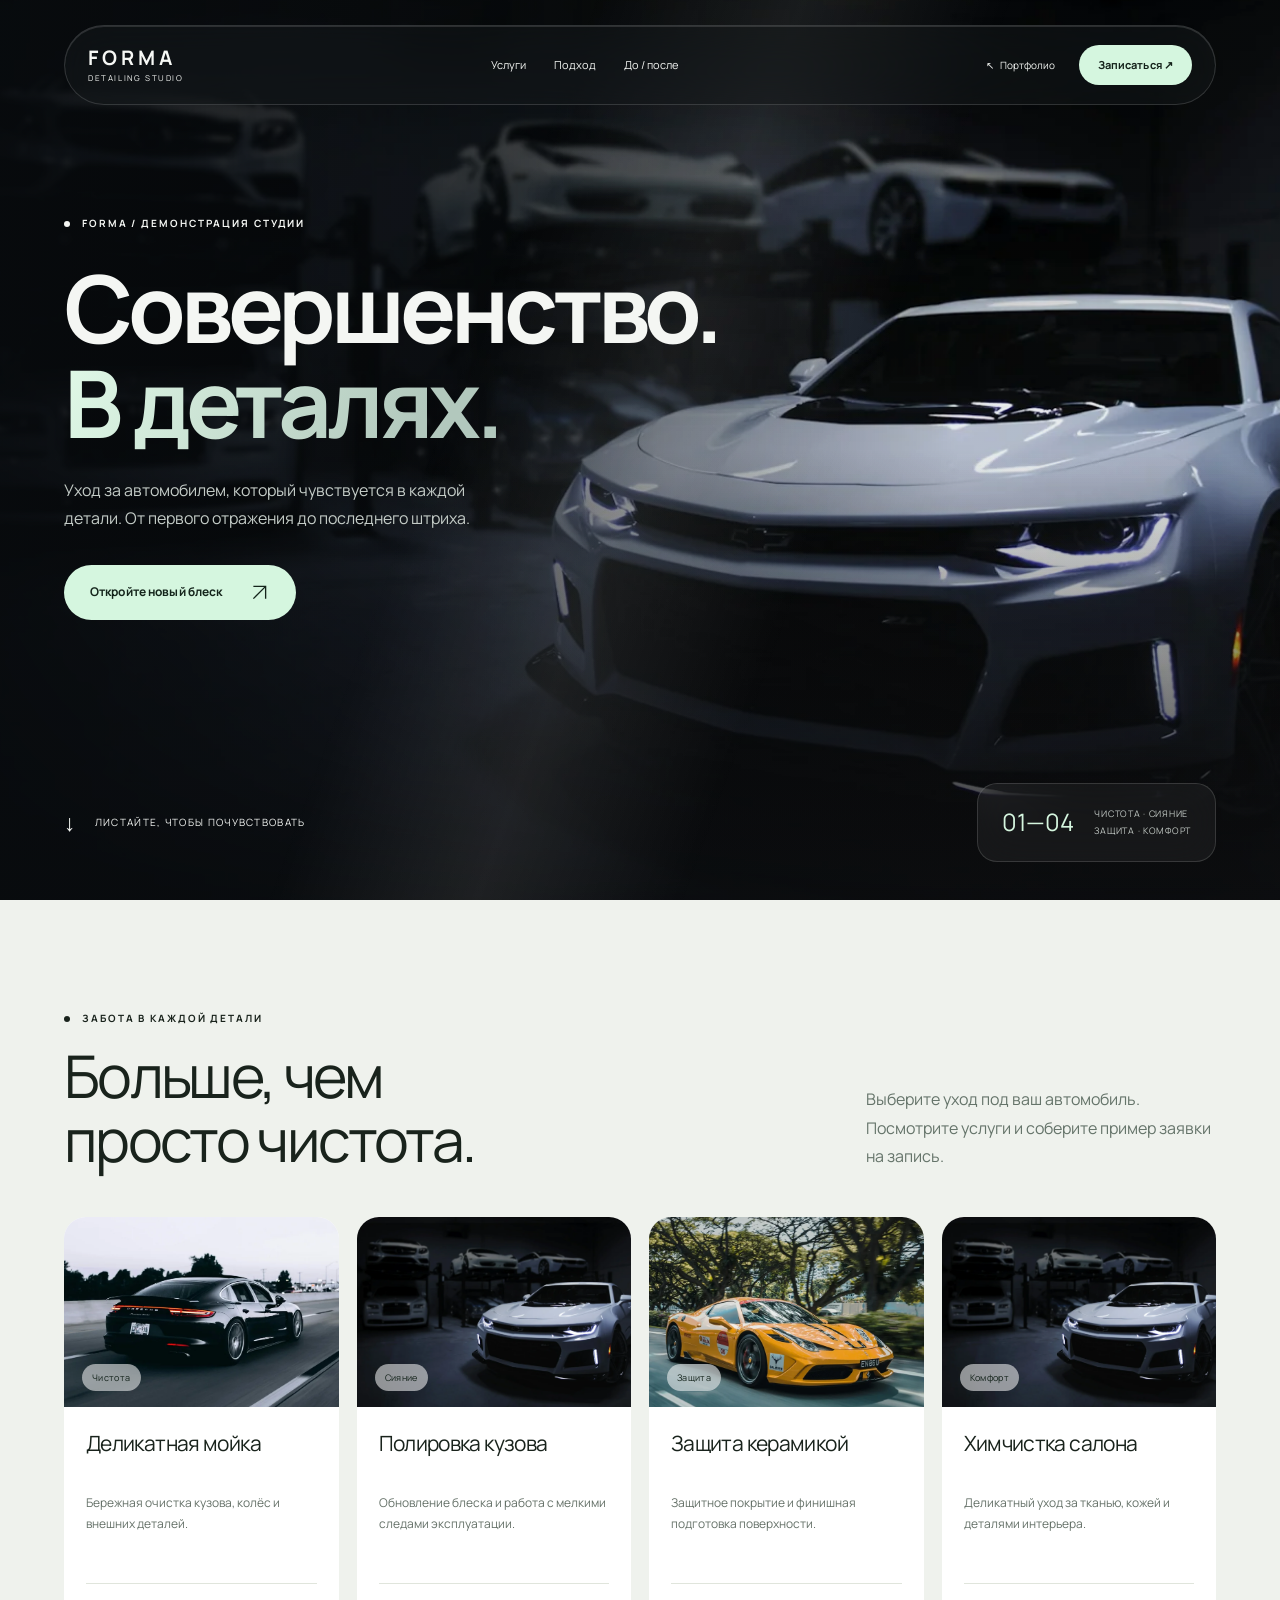
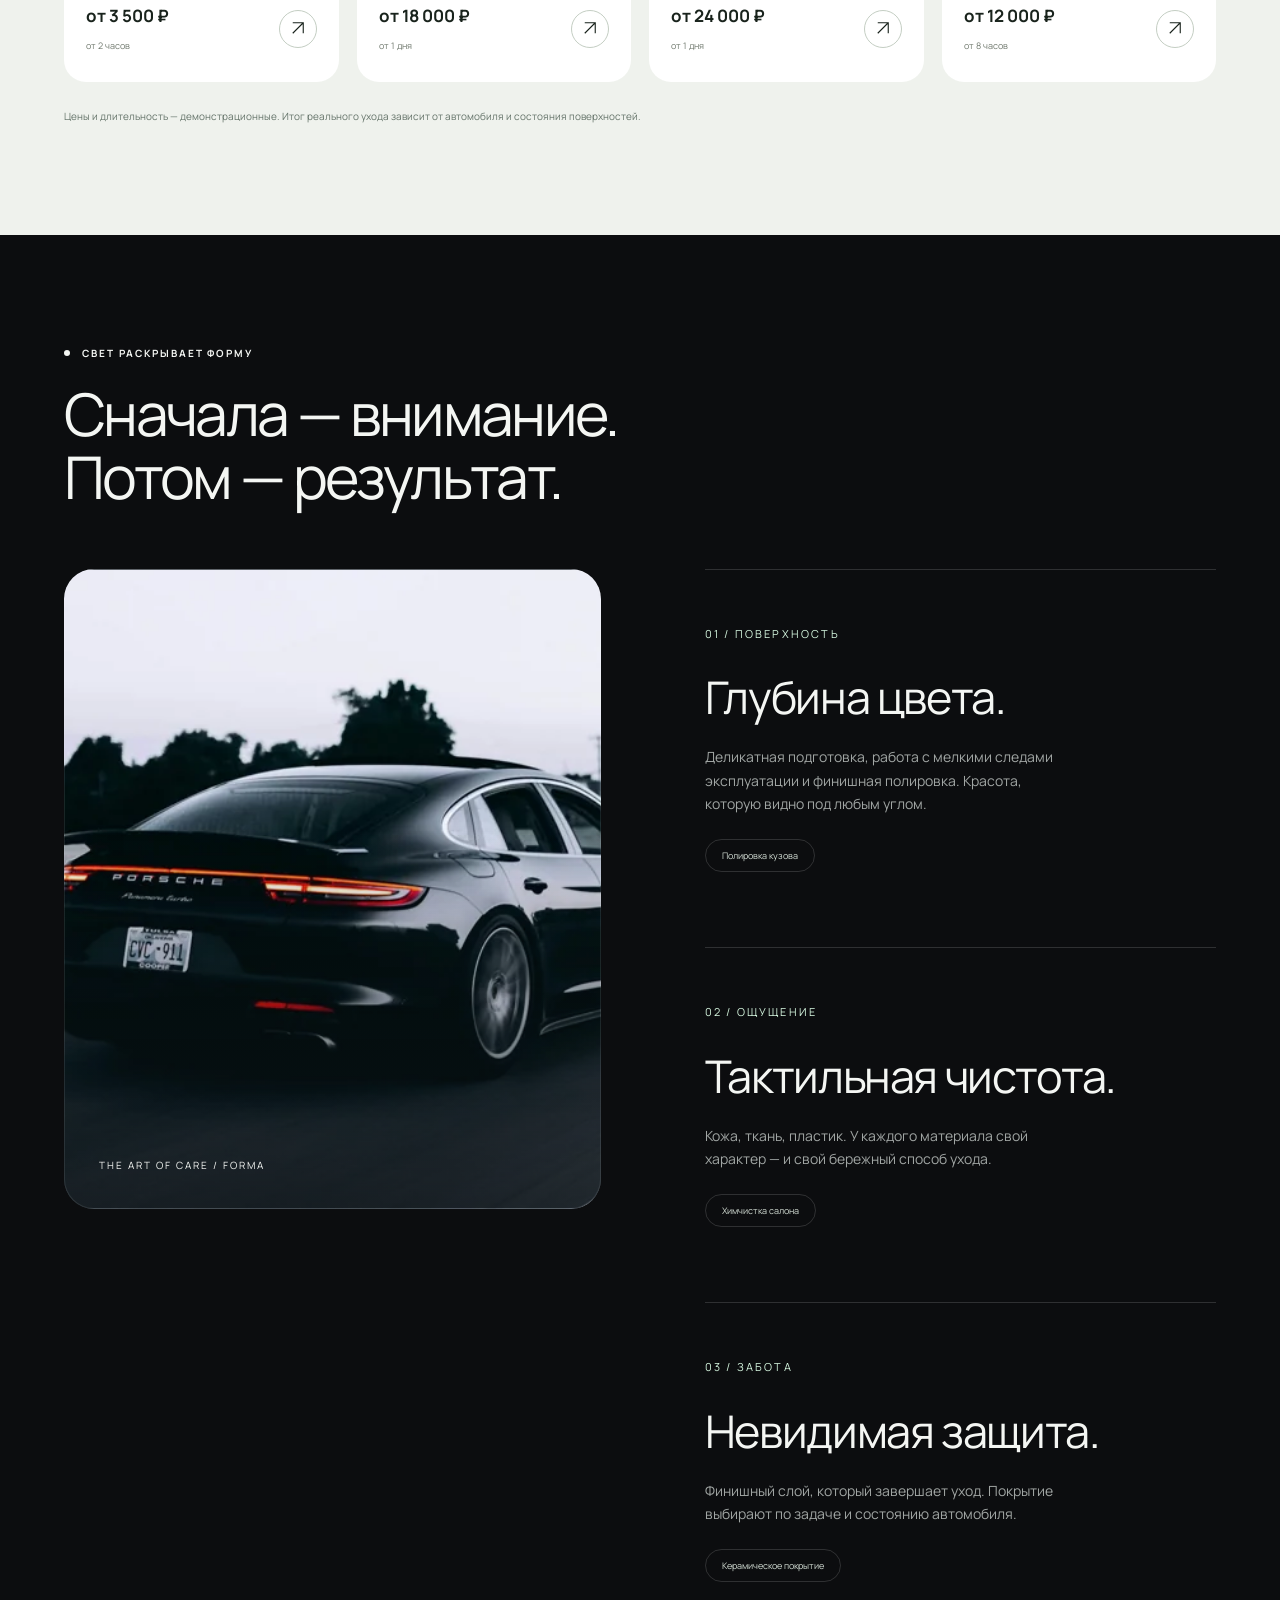
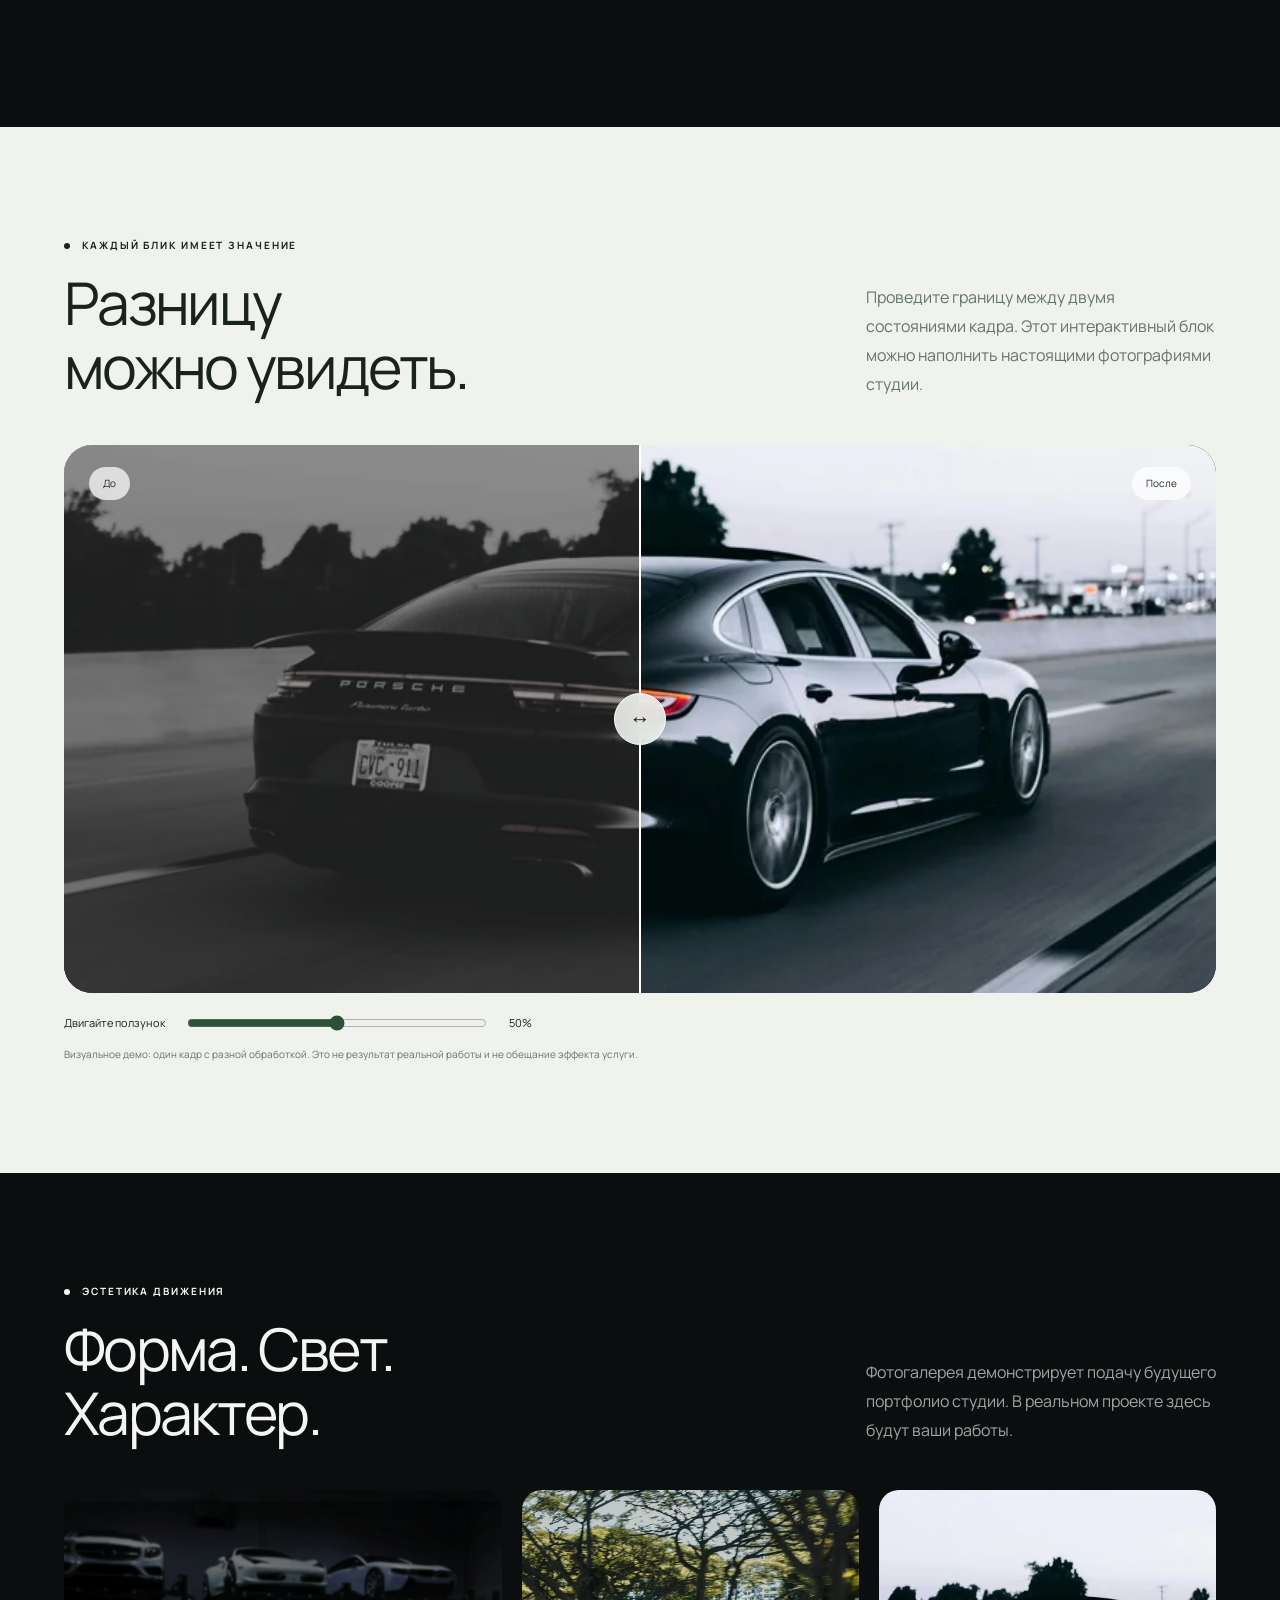
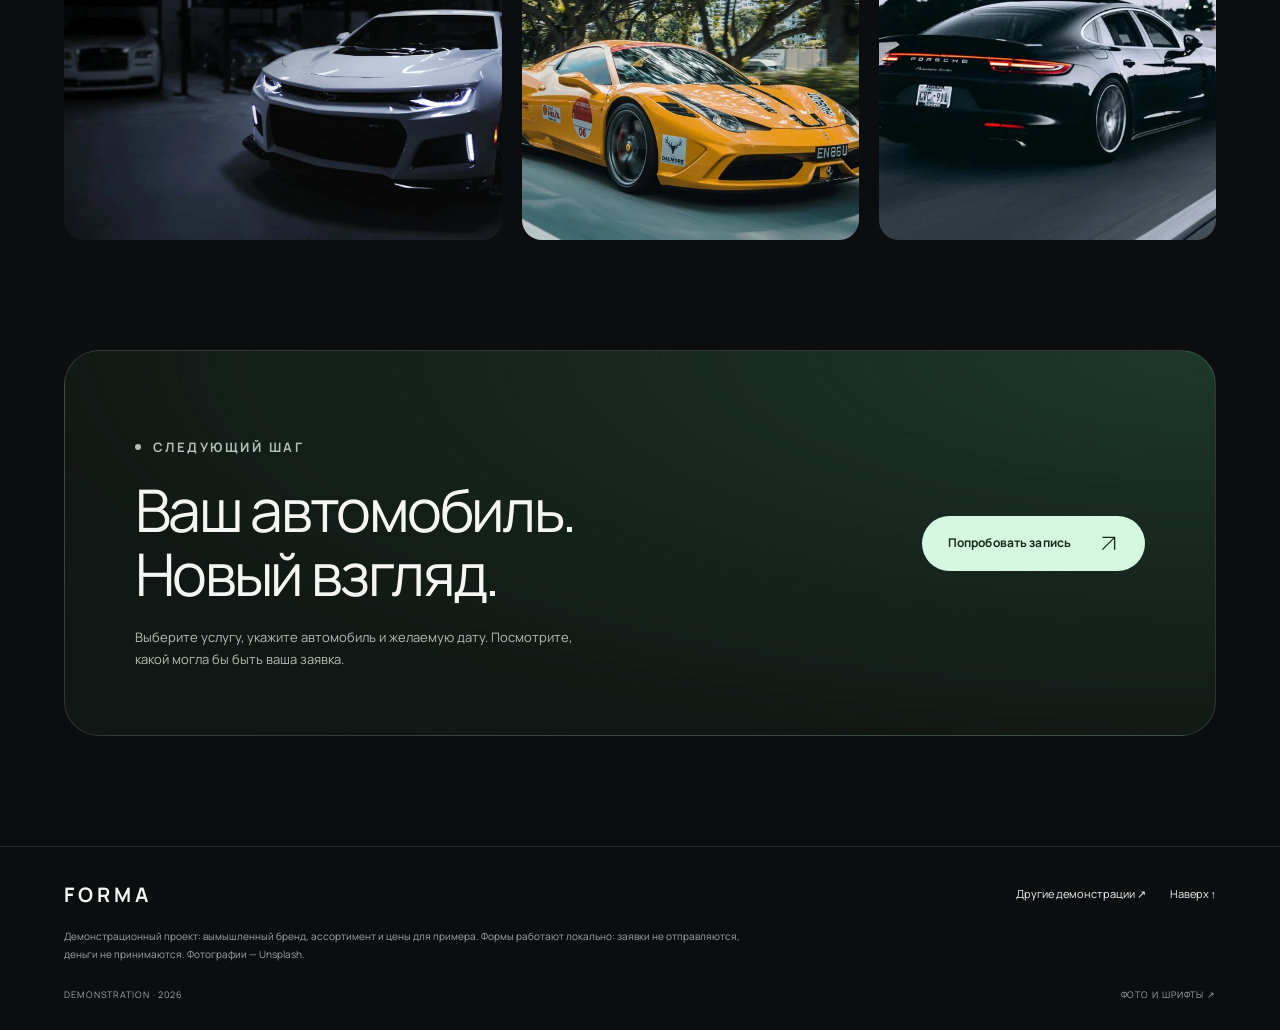
==== docs/detailing/index.html @ fc4335aa "Publish portfolio and three interactive business demos" ====
<!doctype html>
<html lang='ru'>
<head>
<meta charset='utf-8'><meta name='viewport' content='width=device-width, initial-scale=1'>
<meta name='color-scheme' content='light dark'><meta name='theme-color' content='#0c0d0f'>
<title>FORMA — демо премиальной детейлинг-студии</title><meta name='description' content='Интерактивный демонстрационный проект. Вымышленный бренд, локальные демо-заявки, без оплаты и отправки данных.'>
<meta property='og:title' content='FORMA — демо премиальной детейлинг-студии'><meta property='og:description' content='Посмотрите рабочий пример сайта для малого бизнеса.'>
<link rel='icon' href='../assets/favicon.svg' type='image/svg+xml'>
<link rel='preload' href='../assets/fonts/manrope-regular.woff' as='font' type='font/woff' crossorigin>
<link rel='preload' href='../assets/fonts/manrope-bold.woff' as='font' type='font/woff' crossorigin>
<link rel='preload' as='image' href='../assets/img/car-dark-800.webp' imagesrcset='../assets/img/car-dark-800.webp 800w, ../assets/img/car-dark-1600.webp 1600w' imagesizes='100vw' fetchpriority='high'>
<link rel='stylesheet' href='../assets/style.css'>
<script defer src='../assets/config.js'></script><script defer src='../assets/app.js'></script>
<meta property='og:type' content='website'>
</head>
<body data-page='detailing'><a class='skip-link' href='#main'>Перейти к содержимому</a><div id='app'></div>
<noscript><main style='padding:40px;font-family:sans-serif'><h1>FORMA — демо премиальной детейлинг-студии</h1><p>Включите JavaScript, чтобы открыть интерактивную демонстрацию.</p></main></noscript>
</body></html>
---- docs/assets/style.css ----
@font-face{font-family:Manrope;src:url(fonts/manrope-regular.woff) format('woff');font-weight:400 600;font-display:swap}
@font-face{font-family:Manrope;src:url(fonts/manrope-bold.woff) format('woff');font-weight:700 900;font-display:swap}
@font-face{font-family:Cormorant;src:url(fonts/cormorant.woff) format('woff');font-weight:400 700;font-display:swap}
@font-face{font-family:Cormorant;src:url(fonts/cormorant-italic.woff) format('woff');font-style:italic;font-weight:400 600;font-display:swap}
:root{--ink:#202620;--bg:#f3f3ec;--muted:#697268;--accent:#304c3b;--line:#d8ddd3;--serif:Cormorant,Georgia,serif;--sans:Manrope,Arial,sans-serif}
*{box-sizing:border-box}html{scroll-behavior:smooth;scroll-padding-top:115px}body{margin:0;font:15px/1.7 var(--sans);background:var(--bg);color:var(--ink);-webkit-font-smoothing:antialiased}button,input,select,textarea{font:inherit}button,a,input,select,textarea{-webkit-tap-highlight-color:transparent}button,a{touch-action:manipulation}button{cursor:pointer}a{color:inherit;text-decoration:none}button{color:inherit}img{display:block;max-width:100%;object-fit:cover}h1,h2,h3,p{margin:0}h1,h2,h3{font-weight:500;line-height:1.08}h1{letter-spacing:-.055em}h2{font-size:clamp(38px,4.6vw,66px);letter-spacing:-.045em}h3{font-size:23px;letter-spacing:-.03em}p+p{margin-top:12px}::selection{background:#c9e3ca;color:#142b1c}:focus-visible{outline:3px solid #86a587;outline-offset:5px;border-radius:3px}button:disabled{cursor:default;opacity:.65}.container{width:min(1340px,90%);margin-inline:auto}.section{padding:110px 0}.serif{font-family:var(--serif);font-weight:500}.eyebrow{font-size:10px;font-weight:700;letter-spacing:.19em;text-transform:uppercase;display:flex;align-items:center;gap:12px}.eyebrow:before{content:'';width:6px;height:6px;border-radius:50%;background:currentColor}.muted{color:var(--muted)}.lead{font-size:16px;line-height:1.8;max-width:450px}.arrow{display:inline-flex;font-size:23px;line-height:1;margin-left:18px;transition:transform .25s}.button{border:1px solid transparent;display:inline-flex;align-items:center;justify-content:center;gap:9px;border-radius:100px;padding:16px 25px;font-size:12px;font-weight:700;letter-spacing:.01em;background:var(--ink);color:var(--bg);transition:transform .2s,background .2s,box-shadow .2s;min-height:50px}.button:hover{transform:translateY(-2px);box-shadow:0 8px 25px #00000015}.button:hover .arrow{transform:translateX(4px)}.button.secondary{background:transparent;color:inherit;border-color:currentColor}.button.small{padding:10px 18px;min-height:40px;font-size:11px}.text-link{display:inline-flex;align-items:center;gap:8px;border-bottom:1px solid currentColor;padding-bottom:4px;font-size:12px;font-weight:700}.section-head{display:flex;align-items:flex-end;justify-content:space-between;gap:40px;margin-bottom:46px}.section-head h2{margin-top:17px}.section-head .lead{max-width:350px}.skip-link{position:fixed;top:-100px;left:20px;z-index:100;background:white;color:black;padding:12px}.skip-link:focus{top:10px}.round-arrow{width:46px;height:46px;display:grid;place-items:center;border-radius:50%;border:1px solid currentColor;font-size:24px;flex-shrink:0}
.site-header{position:absolute;z-index:20;top:25px;left:5%;right:5%;max-width:1340px;margin:auto}.site-nav{display:flex;align-items:center;justify-content:space-between;gap:24px;border:1px solid #ffffff75;background:#ffffffa8;backdrop-filter:blur(22px) saturate(135%);-webkit-backdrop-filter:blur(22px) saturate(135%);padding:17px 23px;border-radius:100px}.brand{font-weight:800;font-size:21px;letter-spacing:-.045em;line-height:1}.brand small{display:block;font-weight:400;font-size:8px;letter-spacing:.2em;margin-top:6px}.nav-links{display:flex;align-items:center;gap:28px;font-size:11px}.nav-links a{transition:opacity .2s}.nav-links a:hover{opacity:.5}.nav-end{display:flex;align-items:center;gap:24px}.demo-label{font-size:9px;letter-spacing:.12em;text-transform:uppercase;color:var(--muted)}.menu-toggle{display:none;background:none;border:0;width:42px;height:42px;position:relative}.menu-toggle span{display:block;height:1px;width:21px;background:currentColor;margin:6px auto;transition:transform .2s}.demo-back{font-size:10px;white-space:nowrap}.demo-back:before{content:'↖';margin-right:6px}
.site-footer{border-top:1px solid var(--line);padding:38px 0 28px}.footer-top{display:flex;justify-content:space-between;align-items:center;gap:30px}.footer-links{display:flex;gap:24px;font-size:11px}.footer-note{font-size:10px;line-height:1.8;color:var(--muted);max-width:680px;margin-top:22px}.footer-bottom{display:flex;justify-content:space-between;gap:20px;font-size:9px;color:var(--muted);margin-top:24px;text-transform:uppercase;letter-spacing:.1em}
.detailing{--bg:#0c0d0f;--ink:#f4f6f3;--muted:#a1a6a4;--line:#ffffff20;--accent:#d5f6df;color-scheme:dark}.detailing .site-nav{background:#161b1d82;border-color:#ffffff25;box-shadow:inset 0 1px 0 #ffffff20;color:#f6f8f5}.detailing .brand{letter-spacing:.2em;font-size:20px}.detailing .demo-label{color:#b9c5bd}.detailing .nav-cta{background:var(--accent);color:#14211a}.detail-hero{height:max(820px,100svh);max-height:1200px;position:relative;overflow:hidden;background:#0d1014}.detail-hero>.hero-media{width:100%;height:100%;position:absolute;inset:0;object-position:center;will-change:transform}.detail-hero:after{content:'';position:absolute;inset:0;background:linear-gradient(90deg,#080b0ee6 0%,#080b0e89 40%,#080b0e12 75%),linear-gradient(0deg,#0c0d0fed,transparent 50%)}.detail-hero .light-sweep{position:absolute;inset:-60%;background:linear-gradient(110deg,transparent 44%,#ffffff15 50%,transparent 56%);z-index:1;animation:sweep 13s ease-in-out infinite;pointer-events:none}.hero-content{position:relative;z-index:2;padding-top:215px}.detail-hero h1{font-size:clamp(72px,7.3vw,116px);font-weight:700;line-height:1.02;margin:28px 0 25px;max-width:950px}.detail-hero h1 span{background:linear-gradient(115deg,#e1fae8,#b2c8bd 80%);color:transparent;background-clip:text}.detail-hero .lead{color:#c4ccc7;max-width:410px;margin-bottom:32px}.detail-hero .button{background:var(--accent);color:#14241b}.hero-bottom{position:absolute;bottom:38px;left:5%;right:5%;z-index:2;display:flex;align-items:center;justify-content:space-between}.scroll-hint{font-size:10px;text-transform:uppercase;letter-spacing:.13em;display:flex;align-items:center;gap:18px}.scroll-hint span{font-size:23px;animation:nudge 3s infinite}.hero-glass-note{background:#ffffff0d;backdrop-filter:blur(20px);padding:18px 24px;border:1px solid #ffffff24;border-radius:20px;display:flex;align-items:center;gap:20px}.hero-glass-note b{font-size:24px;font-weight:400;color:var(--accent)}.hero-glass-note small{font-size:9px;letter-spacing:.08em;line-height:1.8;color:#c1c8c4}.light-scene{background:#eff2ed;color:#19231c;--muted:#65746a;--line:#ccd5cb;--ink:#19231c;--bg:#eff2ed}.service-grid{display:grid;grid-template-columns:repeat(4,1fr);gap:18px}.service-card{border-radius:22px;background:#fff;overflow:hidden;transition:transform .35s}.service-card:hover{transform:translateY(-7px)}.service-image{height:190px;overflow:hidden;position:relative}.service-image img{height:100%;width:100%;transition:transform .7s}.service-card:hover img{transform:scale(1.06)}.service-image span{position:absolute;left:18px;bottom:16px;font-size:9px;padding:6px 10px;background:#fff8;backdrop-filter:blur(14px);border-radius:100px;color:#14231b;letter-spacing:.04em}.service-body{padding:25px 22px}.service-body h3{font-size:21px;min-height:47px}.service-body p{font-size:12px;color:#657168;margin-top:14px;min-height:65px}.service-bottom{display:flex;justify-content:space-between;align-items:center;margin-top:25px;padding-top:18px;border-top:1px solid #e0e5dc}.service-bottom strong{font-size:17px;display:block}.service-bottom small{font-size:9px;color:#70796e}.service-bottom button{background:none;border:1px solid #c4cec3;border-radius:50%;width:38px;height:38px;font-size:21px;transition:background .2s}.service-bottom button:hover{background:#d5f6df}
.detail-stage{padding:110px 0 70px}.stage-intro{max-width:750px;margin-bottom:60px}.stage-intro h2{margin-top:20px}.stage-layout{display:grid;grid-template-columns:1.05fr 1fr;gap:9%;align-items:start}.stage-visual{position:sticky;top:80px;height:640px;border-radius:30px;overflow:hidden}.stage-visual img{width:100%;height:100%;object-position:40% 50%;transform:scale(1.06)}.stage-visual:after{content:'';position:absolute;inset:0;border:1px solid #ffffff18;border-radius:30px;background:linear-gradient(0deg,#0b1115b0,transparent 60%)}.stage-visual .image-label{position:absolute;left:35px;bottom:35px;z-index:1;font-size:10px;letter-spacing:.2em;text-transform:uppercase}.stage-copy article{padding:50px 0 75px;border-top:1px solid #ffffff25}.stage-copy .number{font-size:11px;color:var(--accent);letter-spacing:.2em}.stage-copy h3{font-size:45px;font-weight:500;margin:28px 0 23px}.stage-copy p{color:var(--muted);max-width:350px;font-size:14px}.stage-copy .pill{display:inline-block;border:1px solid #ffffff25;border-radius:100px;padding:8px 16px;font-size:9px;margin-top:23px;color:#d4ded5}.comparison{position:relative;aspect-ratio:2.1;border-radius:28px;overflow:hidden;background:#21272b;--position:50%}.comparison img{height:100%;width:100%;object-position:center 60%}.comparison-before{position:absolute;inset:0;clip-path:inset(0 calc(100% - var(--position)) 0 0);filter:saturate(.08) brightness(.6) contrast(.8)}.compare-line{position:absolute;left:var(--position);top:0;bottom:0;width:2px;background:#fff;transform:translateX(-50%);pointer-events:none}.compare-line span{position:absolute;top:50%;left:50%;transform:translate(-50%,-50%);width:52px;height:52px;background:#f3f6f0dd;color:#19231c;border:1px solid #fff;border-radius:50%;display:grid;place-items:center;backdrop-filter:blur(10px);font-size:21px}.compare-tag{position:absolute;top:22px;padding:8px 14px;background:#ffffffb8;color:#1b2b21;backdrop-filter:blur(14px);border-radius:100px;font-size:10px}.compare-tag.before{left:25px}.compare-tag.after{right:25px}.comparison-tools{display:flex;align-items:center;gap:20px;margin:20px 0 12px;font-size:11px}.comparison-tools input{accent-color:#2d5038;flex:1;max-width:300px;cursor:ew-resize}.fine-print{font-size:10px;line-height:1.8;color:var(--muted)}.gallery-grid{display:grid;grid-template-columns:1.3fr 1fr 1fr;gap:20px}.gallery-grid img{height:350px;width:100%;border-radius:20px}.detail-invite{border:1px solid #ffffff22;border-radius:35px;background:radial-gradient(ellipse at top right,#1d382b,transparent 75%),#111714;padding:65px 70px;display:flex;align-items:center;justify-content:space-between;gap:35px}.detail-invite h2{max-width:630px}.detail-invite .button{background:var(--accent);color:#17281d}.detail-invite p{margin-top:20px;max-width:440px;font-size:13px;color:#b1bfb5}
.flowers{--bg:#f5f6ef;--ink:#25382b;--muted:#73806e;--line:#d7ddd1;--accent:#304c3b;color-scheme:light}.flowers .brand{font-family:var(--serif);font-weight:500;font-size:33px;letter-spacing:-.04em}.floral-hero{display:grid;grid-template-columns:1.02fr 1fr;gap:7%;align-items:center;padding-top:150px;padding-bottom:65px}.floral-hero h1{font:500 clamp(65px,7vw,106px)/.99 var(--serif);letter-spacing:-.045em;margin:28px 0 28px}.floral-hero h1 em{font-weight:400;color:#668561}.floral-hero .lead{font-size:14px;max-width:350px;margin-bottom:28px}.floral-image{height:650px;position:relative}.floral-image>img{height:100%;width:100%;border-radius:110px 110px 25px 25px;object-position:center 48%}.floating-label{position:absolute;bottom:30px;left:-35px;background:#fbfbf0ce;backdrop-filter:blur(20px);border:1px solid #ffffffd0;box-shadow:0 20px 40px #22301612;padding:18px 22px;border-radius:20px;display:flex;gap:18px;align-items:center;max-width:300px}.floating-label img{width:48px;height:61px;border-radius:30px;object-fit:cover}.floating-label b{font:500 24px var(--serif);line-height:1.1;display:block}.floating-label small{font-size:9px;display:block;margin-top:5px;color:#6d7966}.circle-seal{position:absolute;right:-22px;top:25px;width:112px;height:112px;border-radius:50%;background:#edf0e3f2;border:1px solid #d0d9c6;display:grid;place-items:center;text-align:center;font-size:9px;font-weight:700;letter-spacing:.15em;line-height:1.7;transform:rotate(12deg)}.floral-footnotes{display:grid;grid-template-columns:repeat(3,1fr);padding:28px 0;border-top:1px solid var(--line);border-bottom:1px solid var(--line);gap:24px}.floral-footnotes span{font-size:10px;color:var(--muted);margin-right:15px}.floral-footnotes p{font-size:11px}.filters{display:flex;flex-wrap:wrap;align-items:center;justify-content:space-between;gap:18px;margin-bottom:30px}.filter-chips{display:flex;flex-wrap:wrap;gap:7px}.filter-chip{border:1px solid var(--line);padding:10px 17px;border-radius:100px;background:transparent;font-size:11px;transition:all .2s}.filter-chip[aria-pressed=true]{background:var(--ink);color:var(--bg);border-color:var(--ink)}.budget-select{display:flex;align-items:center;gap:12px;font-size:11px}.budget-select select{background:transparent;border:1px solid var(--line);padding:10px 28px 10px 12px;border-radius:100px;color:inherit;font-size:11px}.product-grid{display:grid;grid-template-columns:repeat(4,1fr);gap:22px}.product-card .product-photo{border:0;background:#e6ebe0;border-radius:18px;overflow:hidden;position:relative;width:100%;padding:0;display:block;aspect-ratio:.78}.product-photo img{width:100%;height:100%;transition:transform .65s cubic-bezier(.2,.6,.3,1)}.product-photo:hover img{transform:scale(1.045)}.product-photo .product-tag{position:absolute;left:12px;top:12px;background:#fbfcf6bf;backdrop-filter:blur(12px);padding:6px 10px;border-radius:100px;font-size:8px;color:#3a4b39;letter-spacing:.02em}.product-photo .round-arrow{position:absolute;right:15px;bottom:15px;background:#ffffffa1;backdrop-filter:blur(10px);color:#29492f;border:1px solid #ffffffd9;width:39px;height:39px;font-size:21px}.product-info{margin-top:21px}.product-info .name-price{display:flex;align-items:center;justify-content:space-between;gap:8px}.product-info h3{font:500 26px var(--serif)}.product-info strong{font-size:12px;white-space:nowrap;font-weight:500}.product-info p{font-size:11px;color:var(--muted);margin-top:10px;line-height:1.7}.product-info small{font-size:9px;color:var(--muted)}.empty-state{grid-column:1/-1;border:1px dashed var(--line);border-radius:20px;padding:50px;text-align:center}.empty-state p{margin:12px 0 22px}.floral-story{display:grid;grid-template-columns:1fr 1.2fr;gap:8%;align-items:center;background:#e8edde;padding:70px;border-radius:30px}.floral-story .story-image{position:relative;height:470px}.story-image img{height:100%;width:100%;border-radius:200px 200px 15px 15px}.floral-story h2{font-family:var(--serif);font-size:65px}.floral-story p{font-size:13px;color:#6b7a61;max-width:360px;margin:24px 0}.tiny-steps{border-top:1px solid #c7d2bc;display:flex;justify-content:space-between;gap:15px;padding-top:25px;font-size:10px}.tiny-steps b{display:block;font-family:var(--serif);font-size:25px;font-weight:500;margin-bottom:8px}.bot-band{background:#253e2e;color:#f0f5e9;padding:75px;border-radius:30px;display:flex;align-items:center;justify-content:space-between;gap:50px}.bot-band h2{font-family:var(--serif);font-size:64px}.bot-band .lead{font-size:13px;color:#c2cfba;margin-top:22px;max-width:430px}.bot-band .button{background:#e7efdc;color:#244331}.bot-band .fine-print{color:#c2cfba;max-width:270px;margin-top:17px}
.pastry{--bg:#fbf6ee;--ink:#432c27;--muted:#9a7e73;--line:#e8d9cd;--accent:#8b4437;color-scheme:light}.pastry .brand{font:500 35px var(--serif);letter-spacing:-.03em}.pastry .site-nav{background:#fffaf1aa;border-color:#f8e9da}.pastry-hero{padding-top:150px;padding-bottom:75px;display:grid;grid-template-columns:1.1fr 1fr;gap:6%;align-items:center}.pastry-hero h1{font:500 clamp(66px,7vw,106px)/1 var(--serif);letter-spacing:-.035em;margin:23px 0 24px}.pastry-hero h1 em{font-weight:400;color:#a96950}.pastry-hero .lead{max-width:355px;font-size:14px;margin-bottom:25px}.pastry-hero-image{height:650px;position:relative}.pastry-hero-image>img{width:100%;height:100%;border-radius:220px 220px 35px 35px;object-position:center 48%}.pastry-hero .floating-label{background:#fff5e4d9;color:#6b3e30;left:-35px}.pastry-hero .circle-seal{background:#f7e9d4e8;border-color:#e2c9b3;color:#98654b;width:110px;height:110px;right:-25px;top:90px}.pastry .product-photo{background:#f0e5da;aspect-ratio:.87}.pastry .product-photo .round-arrow{color:#673f32}.pastry .product-tag{color:#624c3e;background:#fff7eee0}.pastry .product-info h3{font-size:25px}.pastry .product-info .name-price{align-items:start;flex-wrap:wrap}.pastry .product-info strong{font-size:11px}.pastry-intro-line{border-top:1px solid var(--line);border-bottom:1px solid var(--line);padding:22px 0;display:flex;justify-content:space-between;gap:25px;font-size:10px;letter-spacing:.1em;text-transform:uppercase}.pastry-feature{background:#482c25;color:#faeadb;display:grid;grid-template-columns:1.1fr 1fr;min-height:640px;border-radius:32px;overflow:hidden}.pastry-feature>img{width:100%;height:100%;min-height:640px;object-position:center}.pastry-feature .feature-copy{padding:65px 50px;display:flex;flex-direction:column;justify-content:center}.feature-copy h2{font:500 65px/1 var(--serif);margin:22px 0}.feature-copy p{max-width:340px;font-size:13px;color:#d7bfae}.filling-list{display:flex;flex-wrap:wrap;gap:9px;margin-top:30px}.filling-list button{background:#ffffff0b;color:inherit;border:1px solid #b08b7666;padding:9px 13px;border-radius:100px;font-size:10px}.filling-list button:hover{background:#ffffff20}.pastry-gallery{display:grid;grid-template-columns:1fr 1.2fr 1fr;align-items:center;gap:24px}.pastry-gallery img{height:390px;width:100%;border-radius:18px}.pastry-gallery img:nth-child(2){height:490px}.pastry-invite{text-align:center;border:1px solid var(--line);border-radius:30px;padding:80px 25px}.pastry-invite h2{font:500 76px/1 var(--serif)}.pastry-invite p{font-size:13px;color:var(--muted);max-width:360px;margin:24px auto}.pastry-invite .button{background:#7b4436;color:#fff4e5}
.portfolio{--bg:#f3f3ed;--ink:#202620;--muted:#748071;--line:#d7ded1;--accent:#314c39;color-scheme:light}.portfolio-hero{display:grid;grid-template-columns:1.2fr 1fr;gap:2%;align-items:center;padding-top:175px;min-height:870px}.portfolio-hero h1{font-size:clamp(65px,6.65vw,104px);font-weight:700;line-height:1.08;margin:27px 0}.portfolio-hero h1 span{color:#758d71}.portfolio-hero .lead{max-width:430px;font-size:15px;margin-bottom:30px}.hero-buttons{display:flex;align-items:center;gap:25px;flex-wrap:wrap}.hero-meta{display:flex;gap:25px;margin-top:55px;font-size:10px;color:#758271}.hero-meta b{color:#273d2c;font-weight:700;margin-right:6px}.portfolio-visual{height:595px;position:relative;isolation:isolate;margin-left:12px}.portfolio-visual:before{content:'';position:absolute;inset:25% 0 5%;border:1px solid #d0dcca;border-radius:50%;transform:rotate(-30deg);z-index:-1}.mini-browser{position:absolute;border-radius:18px;overflow:hidden;box-shadow:0 30px 50px #22351d22;border:1px solid #fff;transition:transform .5s;width:345px;background:#fff}.mini-browser .browser-bar{height:25px;background:#ffffffef;display:flex;align-items:center;padding:0 12px;gap:4px}.browser-bar i{width:4px;height:4px;border-radius:50%;background:#c4cbc0}.browser-bar small{font-size:7px;color:#8f9789;margin-left:auto}.mini-browser img{height:220px;width:100%}.mini-browser .mini-title{position:absolute;top:65px;left:25px;font-size:25px;font-weight:700;letter-spacing:-.045em;line-height:1.1;color:white}.mini-browser.car{top:32px;left:0;transform:rotate(-8deg);z-index:1;width:360px}.mini-browser.car img{filter:brightness(.65)}.mini-browser.flower{top:230px;left:85px;transform:rotate(7deg);z-index:3;width:345px}.mini-browser.flower .mini-title{font:500 34px/1 var(--serif);color:#2e4c32;max-width:140px}.mini-browser.flower img{object-position:right}.mini-browser.cake{bottom:0;left:-20px;transform:rotate(-4deg);z-index:2;width:300px}.mini-browser.cake img{height:155px;object-position:center 44%;filter:brightness(.8)}.mini-browser.cake .mini-title{top:65px;left:22px;font:500 31px/1 var(--serif)}.visual-sticker{position:absolute;top:5px;right:-5px;border:1px solid #ccd7c4;width:95px;height:95px;border-radius:50%;background:#e7efdf;display:grid;place-items:center;text-align:center;font-size:9px;letter-spacing:.1em;line-height:1.6;transform:rotate(10deg);z-index:4}.portfolio-visual:hover .mini-browser.car{transform:rotate(-5deg) translateY(-7px)}.portfolio-visual:hover .mini-browser.flower{transform:rotate(4deg) translateY(-5px)}.portfolio-intro{border-top:1px solid var(--line);border-bottom:1px solid var(--line);display:flex;align-items:center;justify-content:space-between;gap:40px;padding:32px 0}.portfolio-intro p{max-width:510px;font-size:13px;color:#75816f}.portfolio-intro span{font-size:11px;letter-spacing:.06em;font-weight:700}
.project-list{display:grid;gap:24px}.project-card{display:grid;grid-template-columns:1.2fr 1fr;border-radius:28px;overflow:hidden;background:#fff}.project-card:nth-child(2){background:#e9eddf}.project-card:nth-child(3){background:#f1e5d8}.project-visual{position:relative;min-height:450px;overflow:hidden}.project-visual img{width:100%;height:100%;position:absolute;inset:0;transition:transform .6s}.project-visual:hover img{transform:scale(1.03)}.project-visual .preview-title{position:absolute;left:35px;bottom:35px;color:white;font-size:47px;line-height:1;letter-spacing:-.06em;z-index:1}.project-visual:after{content:'';position:absolute;inset:0;background:linear-gradient(0deg,#0c1c1577,transparent 70%)}.project-card.flower .preview-title,.project-card.cake .preview-title{font-family:var(--serif);font-size:66px}.project-copy{padding:55px;align-self:center}.project-index{font-size:10px;letter-spacing:.17em;display:block;color:#829078;margin-bottom:24px}.project-copy h3{font-size:36px;font-weight:500;max-width:340px;line-height:1.15}.project-copy p{font-size:13px;color:#74816b;margin:20px 0 26px;max-width:330px}.project-tags{display:flex;gap:7px;flex-wrap:wrap;margin-bottom:30px}.project-tags span{font-size:9px;border:1px solid #c8d1c1;border-radius:100px;padding:6px 10px}.project-card .button{background:#263d2c;color:#ecf5e6}.capability-grid{display:grid;grid-template-columns:repeat(3,1fr);gap:30px}.capability{padding:35px 0;border-top:1px solid var(--line)}.capability .cap-icon{font-size:30px;width:58px;height:58px;border:1px solid #cdd8c6;border-radius:18px;display:grid;place-items:center;color:#385938;margin-bottom:28px}.capability h3{font-size:24px;margin-bottom:17px}.capability p{font-size:12px;color:var(--muted);max-width:340px}.prices-grid{display:grid;grid-template-columns:repeat(3,1fr);gap:20px}.price-card{padding:35px;border:1px solid #d8e0d1;border-radius:24px;background:#f9faf5;display:flex;flex-direction:column}.price-card.featured{background:#293f30;color:#edf4e7;border-color:#293f30}.price-card .plan{font-size:10px;text-transform:uppercase;letter-spacing:.15em}.price-card h3{font-size:42px;font-weight:500;margin:27px 0 17px}.price-card>p{font-size:12px;color:var(--muted);min-height:45px}.price-card.featured>p{color:#c2cdbd}.price-card ul{list-style:none;margin:30px 0;padding:0;font-size:11px;flex:1}.price-card li{padding:12px 0;border-top:1px solid #b7c8ad60;display:flex;gap:12px}.price-card li:before{content:'↗';color:#82a070}.price-card.featured .button{background:#e2eed5;color:#293f30}.pricing-note{font-size:10px;max-width:890px;line-height:1.9;color:var(--muted);margin-top:25px}.process-grid{display:grid;grid-template-columns:repeat(4,1fr);gap:25px;margin-top:50px}.process-step{padding-top:25px;border-top:1px solid var(--line)}.process-step span{font-size:11px;color:#77916f}.process-step h3{font-size:21px;margin:22px 0 17px}.process-step p{font-size:11px;max-width:250px;color:var(--muted)}.contact-band{border-radius:30px;background:#293e30;color:#edf4e7;padding:70px;display:flex;align-items:center;justify-content:space-between;gap:40px}.contact-band h2{font-size:59px;max-width:720px}.contact-band p{font-size:13px;color:#bdcdb4;max-width:420px;margin-top:22px}.contact-band .button{background:#e4eed7;color:#243829;white-space:nowrap}.about-row{display:grid;grid-template-columns:1fr 1fr;gap:10%;align-items:start}.about-row h2{max-width:530px}.about-row p{font-size:14px;color:var(--muted);max-width:470px}.faq-list{margin-top:36px}.faq-list details{border-top:1px solid var(--line);padding:20px 0}.faq-list summary{list-style:none;cursor:pointer;display:flex;justify-content:space-between;gap:20px;font-size:14px;font-weight:500}.faq-list summary::-webkit-details-marker{display:none}.faq-list summary:after{content:'+';font-size:23px;color:#68835f}.faq-list details[open] summary:after{content:'−'}.faq-list details p{font-size:12px;margin-top:17px;max-width:720px;color:var(--muted)}
.order-dialog{padding:0;border:0;border-radius:26px;width:min(1020px,94vw);max-height:calc(100svh - 36px);background:#f8f8f1;color:#25382c;overflow-y:auto;box-shadow:0 30px 100px #0004}.order-dialog::backdrop{background:#08181099;backdrop-filter:blur(10px)}.order-dialog[open]{animation:dialog-in .25s ease-out}.dialog-close{position:absolute;z-index:3;top:17px;right:17px;width:36px;height:36px;border-radius:50%;border:1px solid #ffffffbb;background:#ffffffd9;color:#25382c;font-size:23px;display:grid;place-items:center;line-height:1}.dialog-layout{display:grid;grid-template-columns:.85fr 1.2fr}.dialog-preview{position:relative;background:#e4e9dc;min-height:620px}.dialog-preview img{width:100%;height:100%;position:absolute;inset:0;object-fit:cover}.dialog-preview:after{content:'';position:absolute;inset:40% 0 0;background:linear-gradient(0deg,#142917ab,transparent)}.dialog-preview .preview-caption{position:absolute;bottom:40px;left:32px;right:25px;z-index:1;color:#fff}.preview-caption h3{font:500 45px/1 var(--serif);margin:15px 0}.preview-caption p{font-size:11px;color:#ffffffcf}.dialog-content{padding:45px 42px}.dialog-content h2{font-size:30px;letter-spacing:-.03em;margin:12px 0 18px}.local-badge{display:inline-block;font-size:9px;color:#55684f;background:#e8eddf;border-radius:100px;padding:6px 11px;letter-spacing:.05em}.dialog-intro{font-size:11px;color:#6c7965;margin-bottom:22px;max-width:410px}.form-grid{display:grid;grid-template-columns:1fr 1fr;gap:16px}.field{display:block;font-size:10px;font-weight:700;letter-spacing:.015em}.field.wide{grid-column:1/-1}.field input,.field select,.field textarea{display:block;width:100%;padding:12px 13px;margin-top:7px;border:1px solid #d4dbcd;background:#ffffffc4;color:#29392a;border-radius:10px;font-size:14px;font-weight:400;min-height:45px}.field textarea{min-height:70px;resize:vertical}.field input:focus,.field select:focus,.field textarea:focus{outline:2px solid #91a883;outline-offset:2px}.field input:disabled,.field select:disabled{opacity:.6}.form-price{margin:22px 0;display:flex;align-items:center;justify-content:space-between;gap:20px;padding:16px 0;border-top:1px solid #d6ddce;border-bottom:1px solid #d6ddce}.form-price small{font-size:10px;color:#798671}.form-price strong{font-size:23px;font-weight:500}.form-submit{width:100%;background:#314b37;color:#f1f7e9}.dialog-content .fine-print{color:#73806a;margin-top:14px}.dialog-open{overflow:hidden}.success-panel{padding:60px;width:min(720px,100%);margin:auto}.success-icon{width:55px;height:55px;border:1px solid #c2d1b8;border-radius:50%;display:grid;place-items:center;color:#416236;font-size:24px;margin-bottom:25px}.success-panel h2{font-size:34px;margin:16px 0 20px}.success-panel>p{font-size:12px;color:#687961}.success-panel pre{font:12px/1.8 var(--sans);white-space:pre-wrap;overflow-wrap:anywhere;background:#e9efdf;border-radius:17px;padding:24px;margin:25px 0;color:#33492f}.success-actions{display:flex;flex-wrap:wrap;gap:12px}.copy-status{font-size:11px;color:#637757;margin-top:15px;min-height:20px}.contact-dialog{padding:60px;max-width:640px}.contact-dialog h2{font-size:38px;margin:20px 0}.contact-dialog p{font-size:14px;color:#6c7964}.contact-dialog .button{margin-top:25px}.toast{position:fixed;bottom:25px;left:50%;transform:translateX(-50%);padding:13px 22px;background:#233d2b;color:#ecf6e5;z-index:90;border-radius:100px;box-shadow:0 12px 30px #0002;font-size:12px;max-width:90%;text-align:center}
.js-motion .reveal{opacity:0;transform:translateY(25px);transition:opacity .75s ease,transform .75s cubic-bezier(.2,.65,.3,1)}.js-motion .reveal.is-visible{opacity:1;transform:none}@keyframes dialog-in{from{opacity:0;transform:translateY(15px)}to{opacity:1;transform:translateY(0)}}@keyframes sweep{0%,100%{transform:translateX(-30%) rotate(0deg)}50%{transform:translateX(30%) rotate(5deg)}}@keyframes nudge{0%,100%{transform:translateY(0)}50%{transform:translateY(7px)}}
@media(min-width:1600px){.site-header{left:0;right:0}.hero-bottom{width:1340px;margin:auto;left:0;right:0}}
@media(max-width:1100px){.container{width:90%}.nav-links{gap:18px}.nav-end{gap:15px}.demo-label{display:none}.service-grid{grid-template-columns:repeat(2,1fr);gap:20px}.service-image{height:230px}.service-body h3{min-height:0}.service-body p{min-height:40px}.stage-visual{height:570px}.stage-copy h3{font-size:38px}.floral-image,.pastry-hero-image{height:570px}.floral-hero h1,.pastry-hero h1{font-size:77px}.floral-story{padding:50px}.floral-story h2{font-size:55px}.floral-story .story-image{height:400px}.portfolio-visual{transform:scale(.85);transform-origin:center right;margin-left:-40px}.portfolio-hero h1{font-size:74px}.project-copy{padding:36px}.project-copy h3{font-size:30px}.project-visual{min-height:410px}.price-card{padding:27px}.contact-band{padding:50px}.contact-band h2{font-size:48px}.pastry-feature .feature-copy{padding:45px 35px}.feature-copy h2{font-size:55px}}
@media(max-width:820px){.section{padding:75px 0}.site-header{top:16px;left:4%;right:4%}.site-nav{padding:12px 16px;gap:12px;border-radius:28px}.brand{font-size:19px}.brand small{display:none}.site-nav .nav-cta{display:none}.nav-links{display:none}.menu-toggle{display:block}.nav-end{gap:18px}.demo-back{font-size:9px}.site-nav.menu-open .nav-links{display:flex;position:absolute;top:75px;left:0;right:0;padding:25px;flex-direction:column;align-items:stretch;gap:22px;background:#f8fbf0f5;backdrop-filter:blur(20px);border:1px solid #c9d5c1;border-radius:24px;color:#213b29;font-size:14px}.site-nav.menu-open .menu-toggle span:first-child{transform:translateY(3.5px) rotate(45deg)}.site-nav.menu-open .menu-toggle span:last-child{transform:translateY(-3.5px) rotate(-45deg)}.section-head{align-items:start;flex-direction:column;gap:20px;margin-bottom:32px}.section-head .lead{max-width:480px;font-size:13px}.detail-hero{height:870px;min-height:100svh}.hero-content{padding-top:190px}.detail-hero h1{font-size:clamp(56px,10vw,85px)}.detail-hero>.hero-media{object-position:62% center}.detail-hero:after{background:linear-gradient(90deg,#080b0ed9,#080b0e60 75%),linear-gradient(0deg,#0c0d0fe6,transparent 60%)}.hero-glass-note{padding:14px 18px}.hero-glass-note small{font-size:8px}.hero-glass-note b{font-size:20px}.stage-layout{gap:6%;grid-template-columns:1fr 1fr}.stage-visual{height:520px}.stage-copy article{padding:35px 0 45px}.stage-copy h3{font-size:31px}.stage-copy p{font-size:12px}.stage-visual .image-label{left:20px;bottom:25px;font-size:8px}.detail-invite{padding:40px;flex-direction:column;align-items:start}.gallery-grid{gap:12px}.gallery-grid img{height:240px}.floral-hero,.pastry-hero{padding-top:145px;gap:35px;grid-template-columns:1fr 1fr}.floral-hero h1,.pastry-hero h1{font-size:65px}.floral-image,.pastry-hero-image{height:500px}.floating-label{left:-20px;padding:13px;gap:10px}.floating-label b{font-size:20px}.circle-seal{width:85px;height:85px;font-size:7px;right:-12px}.pastry-hero .circle-seal{width:85px;height:85px;right:-12px}.product-grid{grid-template-columns:repeat(2,1fr);gap:32px 20px}.product-photo{aspect-ratio:.85}.floral-story{padding:40px;gap:8%;grid-template-columns:1fr 1.1fr}.floral-story h2{font-size:46px}.tiny-steps{gap:8px;font-size:8px}.bot-band{padding:45px;gap:30px}.bot-band h2{font-size:49px}.pastry-feature{min-height:500px}.pastry-feature>img{min-height:500px}.feature-copy h2{font-size:46px}.pastry-gallery img{height:280px}.pastry-gallery img:nth-child(2){height:350px}.portfolio-hero{padding-top:155px;min-height:760px;grid-template-columns:1.1fr 1fr}.portfolio-hero h1{font-size:61px}.portfolio-hero .lead{font-size:12px}.portfolio-visual{transform:scale(.66);transform-origin:center right;margin-left:-85px}.hero-meta{gap:15px;font-size:9px;flex-wrap:wrap}.project-card{grid-template-columns:1fr 1fr}.project-copy{padding:30px}.project-copy h3{font-size:27px}.project-copy p{font-size:11px}.project-visual{min-height:390px}.project-visual .preview-title{font-size:38px;left:25px}.project-card.flower .preview-title,.project-card.cake .preview-title{font-size:51px}.capability-grid{gap:22px}.capability h3{font-size:20px}.capability p{font-size:11px}.prices-grid{gap:12px}.price-card{padding:25px 20px}.price-card h3{font-size:34px}.price-card>p,.price-card ul{font-size:10px}.price-card .button{font-size:10px;padding:12px}.process-grid{grid-template-columns:repeat(2,1fr);gap:25px 40px}.contact-band{flex-direction:column;align-items:start}.dialog-content{padding:40px 28px}.dialog-preview{min-height:600px}.preview-caption h3{font-size:35px}}
@media(max-width:600px){html{scroll-padding-top:85px}.container{width:calc(100% - 36px)}.section{padding:58px 0}.eyebrow{font-size:8px;gap:9px;letter-spacing:.14em}.site-header{left:12px;right:12px;top:12px}.site-nav{padding:10px 13px}.brand{font-size:18px}.detailing .brand{font-size:16px}.flowers .brand,.pastry .brand{font-size:29px}.demo-back{font-size:8px}.nav-end{gap:8px}.hero-content{padding-top:160px}.detail-hero{height:790px;min-height:95svh;max-height:none}.detail-hero h1{font-size:56px;margin:25px 0;line-height:1.04}.detail-hero .lead{font-size:13px;max-width:300px}.detail-hero>.hero-media{object-position:65% center;filter:brightness(.8)}.detail-hero:after{background:linear-gradient(0deg,#0c0d0ff2,transparent 70%),linear-gradient(90deg,#05090ca3,#05090c24)}.hero-bottom{left:18px;right:18px;bottom:25px;gap:15px}.hero-glass-note{padding:12px;border-radius:15px;gap:11px}.hero-glass-note b{font-size:19px}.hero-glass-note small{font-size:7px}.scroll-hint{font-size:7px;gap:10px}.button{padding:14px 21px;font-size:11px;min-height:46px}.section-head h2{font-size:39px}.service-grid{grid-template-columns:1fr;gap:18px}.service-card{display:grid;grid-template-columns:.75fr 1fr;border-radius:19px}.service-image{height:100%;min-height:210px}.service-image span{left:10px;bottom:15px;font-size:8px}.service-body{padding:22px 17px}.service-body h3{font-size:21px}.service-body p{font-size:10px;margin-top:12px;min-height:0}.service-bottom{margin-top:17px;padding-top:12px}.service-bottom strong{font-size:15px}.service-bottom small{font-size:8px}.service-bottom button{width:30px;height:30px;font-size:18px}.stage-intro{margin-bottom:35px}.stage-intro h2{font-size:40px}.detail-stage{padding:60px 0 10px}.stage-layout{display:block}.stage-visual{position:relative;top:0;height:420px;margin-bottom:35px}.stage-copy article{padding:28px 0 35px}.stage-copy h3{font-size:35px;margin:19px 0 17px}.stage-copy p{max-width:none}.stage-copy .pill{margin-top:18px}.comparison{aspect-ratio:1.28;border-radius:20px}.compare-tag{top:16px;padding:6px 10px;font-size:8px}.compare-tag.before{left:14px}.compare-tag.after{right:14px}.comparison-tools{gap:12px;font-size:9px;flex-wrap:wrap}.comparison-tools input{width:150px;max-width:none;min-width:100px}.gallery-grid{grid-template-columns:1fr 1fr;gap:12px}.gallery-grid img{height:190px;border-radius:15px}.gallery-grid img:first-child{grid-column:1/-1;height:250px}.detail-invite{padding:35px 27px;border-radius:25px}.detail-invite h2{font-size:40px}.detail-invite p{font-size:11px}.floral-hero,.pastry-hero{display:block;padding-top:128px;padding-bottom:40px}.floral-hero h1,.pastry-hero h1{font-size:64px;margin:20px 0 23px}.floral-hero .lead,.pastry-hero .lead{font-size:12px;max-width:310px}.floral-image,.pastry-hero-image{height:470px;margin-top:40px}.floral-image>img{border-radius:75px 75px 20px 20px}.floral-image .floating-label,.pastry-hero .floating-label{left:12px;bottom:17px;max-width:250px}.floating-label b{font-size:21px}.floating-label small{font-size:8px}.floral-image .circle-seal{right:13px;top:16px}.pastry-hero .circle-seal{right:12px;top:23px}.floral-footnotes{gap:12px;padding:21px 0}.floral-footnotes p{font-size:9px;line-height:1.7}.floral-footnotes span{display:block;font-size:8px;margin-bottom:8px}.filters{gap:18px}.filter-chips{gap:6px}.filter-chip{padding:8px 11px;font-size:9px}.budget-select{font-size:9px;width:100%;justify-content:space-between}.budget-select select{font-size:10px}.product-grid{gap:30px 13px}.product-card .product-photo{border-radius:12px;aspect-ratio:.72}.product-photo .product-tag{font-size:6px;padding:5px 7px;left:7px;top:7px;max-width:calc(100% - 14px)}.product-photo .round-arrow{width:28px;height:28px;right:8px;bottom:8px;font-size:18px}.product-info{margin-top:14px}.product-info .name-price{display:block}.product-info h3,.pastry .product-info h3{font-size:24px;line-height:1.1;margin-bottom:7px}.product-info strong{font-size:10px}.product-info p{font-size:9px;line-height:1.7;margin-top:8px}.product-info small{font-size:8px}.empty-state{padding:35px 20px}.floral-story{display:block;padding:27px;border-radius:22px}.floral-story .story-image{height:330px;margin-bottom:35px}.floral-story h2{font-size:46px}.floral-story p{font-size:11px;margin:20px 0}.tiny-steps{font-size:9px;gap:10px}.tiny-steps b{font-size:24px}.bot-band{padding:35px 27px;display:block;border-radius:22px}.bot-band h2{font-size:48px}.bot-band .lead{font-size:11px}.bot-band>div:last-child{margin-top:27px}.bot-band .fine-print{font-size:8px}.pastry-hero-image>img{border-radius:170px 170px 30px 30px}.pastry-intro-line{padding:22px 0;font-size:7px;letter-spacing:.03em;gap:15px}.pastry .product-photo{aspect-ratio:.78}.pastry .product-info strong{font-size:9px}.pastry-feature{display:block;border-radius:23px}.pastry-feature>img{height:370px;min-height:0}.pastry-feature .feature-copy{padding:37px 28px}.feature-copy h2{font-size:52px}.feature-copy p{font-size:11px}.filling-list{margin-top:23px}.filling-list button{font-size:9px;padding:8px 10px}.pastry-gallery{gap:10px;grid-template-columns:1fr 1fr}.pastry-gallery img{height:200px;border-radius:12px}.pastry-gallery img:nth-child(2){height:260px}.pastry-gallery img:nth-child(3){display:none}.pastry-invite{padding:50px 22px;border-radius:22px}.pastry-invite h2{font-size:53px}.pastry-invite p{font-size:11px}.portfolio-hero{display:block;padding-top:140px;min-height:0}.portfolio-hero h1{font-size:60px;line-height:1.1;margin:25px 0}.portfolio-hero .lead{font-size:13px;max-width:345px}.hero-buttons{gap:18px}.hero-buttons .text-link{font-size:10px}.hero-meta{margin-top:32px;gap:15px;font-size:8px}.portfolio-visual{width:340px;height:420px;max-width:100%;margin:25px auto 0;transform:none}.mini-browser.car{width:265px;top:35px;left:8px}.mini-browser.flower{width:250px;top:165px;left:65px}.mini-browser.cake{width:220px;left:0;bottom:0}.mini-browser img{height:160px}.mini-browser.cake img{height:135px}.mini-browser .browser-bar{height:20px}.mini-browser .mini-title{font-size:20px;left:18px;top:54px}.mini-browser.flower .mini-title{font-size:27px;left:18px;top:45px;max-width:100px}.mini-browser.cake .mini-title{font-size:24px;top:46px}.visual-sticker{width:70px;height:70px;font-size:7px;top:8px;right:2px}.portfolio-intro{display:block;padding:25px 0;margin-top:35px}.portfolio-intro p{margin-top:15px;font-size:11px}.portfolio-intro span{font-size:10px}.project-card{display:block;border-radius:22px}.project-visual{min-height:290px}.project-visual .preview-title{font-size:44px;left:25px;bottom:25px}.project-card.flower .preview-title,.project-card.cake .preview-title{font-size:52px}.project-copy{padding:30px}.project-index{margin-bottom:17px;font-size:9px}.project-copy h3{font-size:28px}.project-copy p{font-size:11px;margin:17px 0 22px;max-width:none}.project-tags{margin-bottom:25px}.capability-grid{grid-template-columns:1fr;gap:0}.capability{padding:25px 0}.capability .cap-icon{width:46px;height:46px;font-size:25px;margin-bottom:20px}.capability h3{font-size:24px;margin-bottom:14px}.capability p{font-size:12px;max-width:none}.prices-grid{grid-template-columns:1fr;gap:16px}.price-card{padding:30px}.price-card h3{font-size:43px;margin:24px 0 18px}.price-card>p{font-size:12px;min-height:0}.price-card ul{font-size:11px;margin:23px 0}.price-card .button{font-size:11px;padding:14px}.pricing-note{font-size:9px}.process-grid{gap:20px; margin-top:35px}.process-step h3{font-size:20px;margin:18px 0 14px}.process-step p{font-size:10px}.contact-band{padding:35px 27px;border-radius:22px}.contact-band h2{font-size:41px}.contact-band p{font-size:11px;margin-top:20px}.about-row{display:block}.about-row h2{font-size:40px;margin-bottom:25px}.about-row p{font-size:12px}.faq-list summary{font-size:12px}.faq-list details p{font-size:11px}.site-footer{padding:30px 0 22px}.footer-top{align-items:start;gap:25px}.footer-links{flex-direction:column;gap:13px;font-size:10px}.footer-note{font-size:9px;margin-top:22px}.footer-bottom{font-size:7px;letter-spacing:.05em}.order-dialog{width:calc(100vw - 20px);max-height:calc(100svh - 20px);border-radius:20px}.dialog-layout{display:block}.dialog-preview{display:none}.dialog-content{padding:35px 23px}.dialog-content h2{font-size:28px;max-width:250px;margin:13px 0 15px}.dialog-intro{font-size:10px}.local-badge{font-size:8px}.form-grid{gap:14px}.field{font-size:9px}.field input,.field select,.field textarea{font-size:16px;padding:11px 10px}.field.contact-field{grid-column:1/-1}.form-price{margin:20px 0}.form-price small{font-size:9px}.form-price strong{font-size:21px}.dialog-content .fine-print{font-size:9px}.success-panel{padding:50px 25px 35px}.success-panel h2{font-size:29px}.success-panel>p{font-size:11px}.success-panel pre{font-size:10px;padding:20px}.success-actions .button{font-size:10px}.contact-dialog{padding:50px 28px}.contact-dialog h2{font-size:34px}.contact-dialog p{font-size:12px}}
@media(prefers-reduced-motion:reduce){html{scroll-behavior:auto}*,*:before,*:after{animation:none!important;transition:none!important}.js-motion .reveal{opacity:1;transform:none}.hero-media,.stage-visual img{will-change:auto}}
/* Final composition and narrow-screen safeguards. */
.arrow{width:21px;height:21px;flex-shrink:0}
.round-arrow .arrow,.service-bottom .arrow{width:18px;height:18px;margin:0}
.logo-image{height:32px;width:auto;max-width:150px;object-fit:contain}
@media(max-width:600px){.detail-hero h1{font-size:clamp(34px,11.4vw,56px)}.portfolio-visual:before{inset:18% 6% 2%;transform:none}.portfolio-visual{overflow:clip}.hero-glass-note b{white-space:nowrap}}
[hidden]{display:none!important}
.site-header{position:fixed;transform:translateZ(0)}
.portfolio-hero{overflow:clip}
.project-visual.screen-preview:after{display:none}
.project-visual.screen-preview img{object-position:top center}
.pastry .order-dialog{background:#fff8ef;color:#5b3b30}
.pastry .local-badge{background:#f3e6d4;color:#8b6650}
.pastry .success-panel pre{background:#f1e7d7;color:#6b4b39}
.pastry .dialog-intro,.pastry .dialog-content .fine-print{color:#9a7e6b}
.demo-back{min-height:44px;display:inline-flex;align-items:center}
@media(max-width:600px){.filter-chip,.budget-select select,.filling-list button{min-height:40px}}
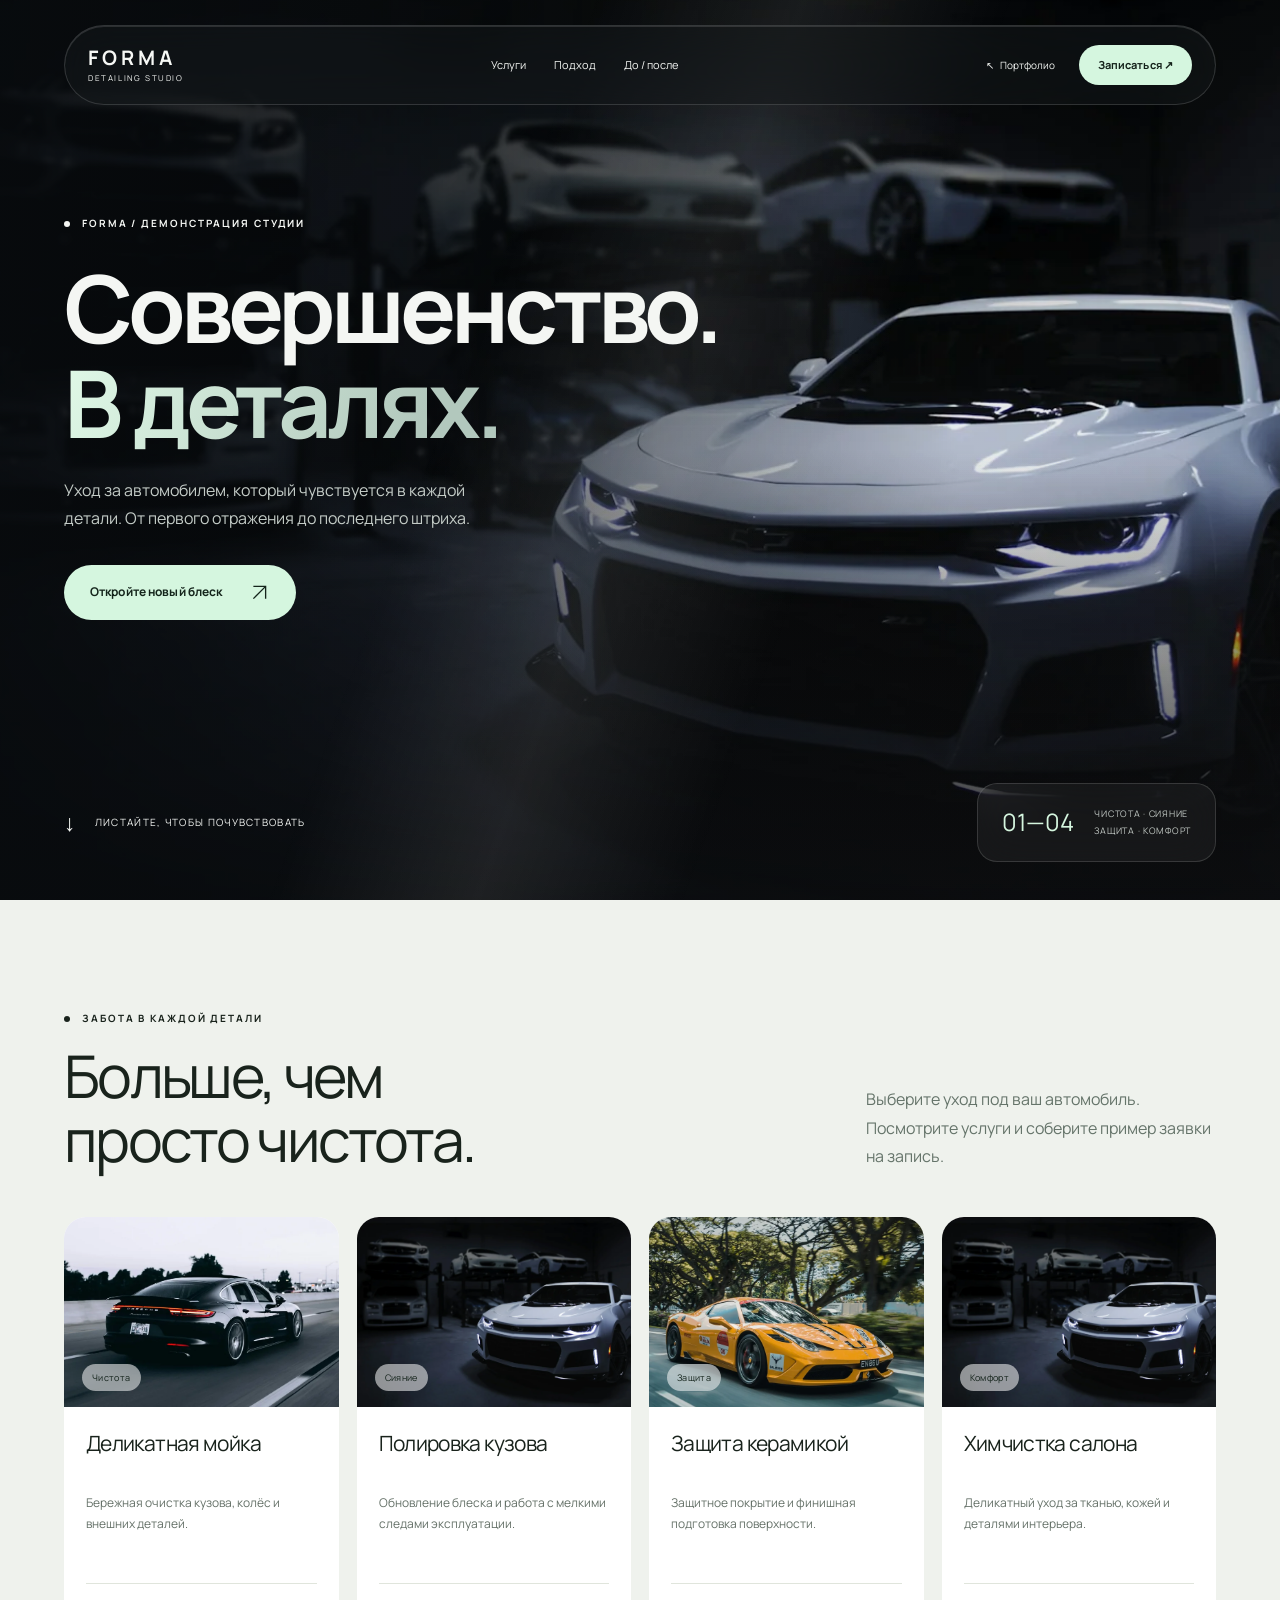
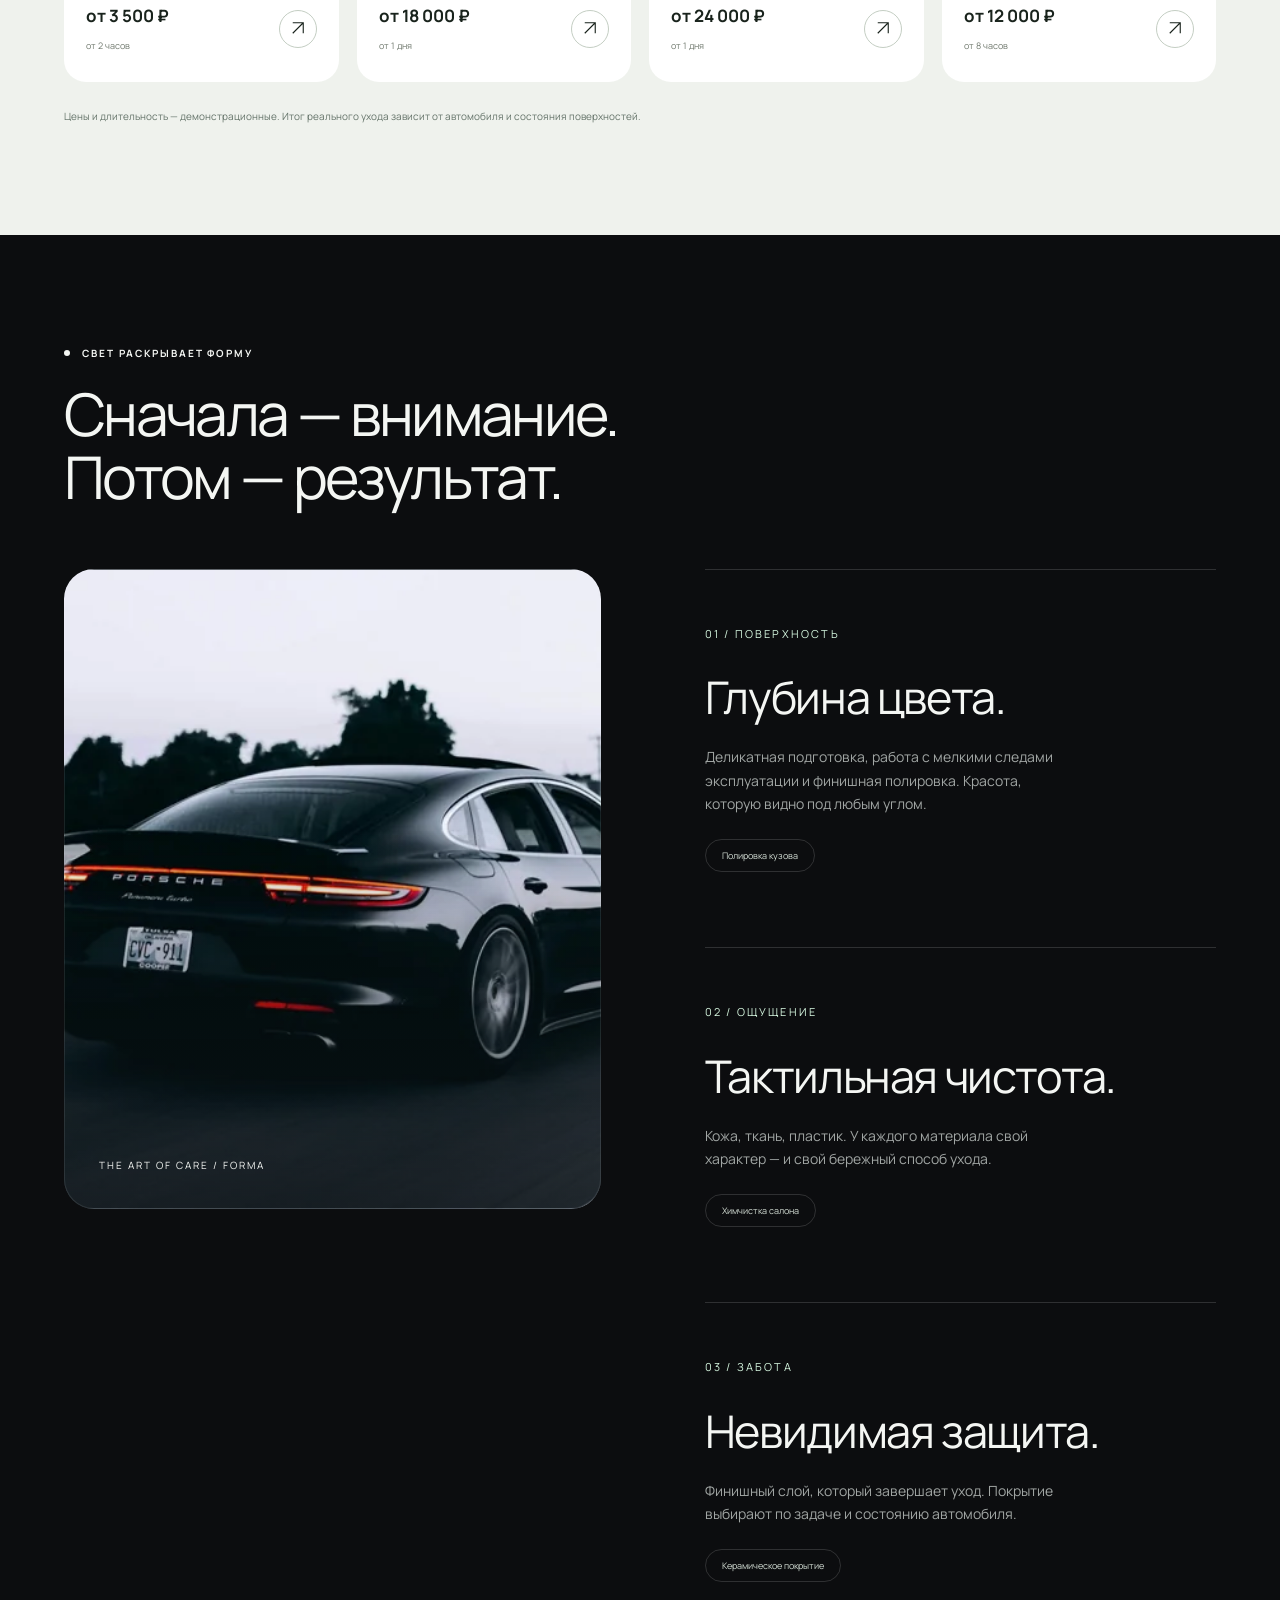
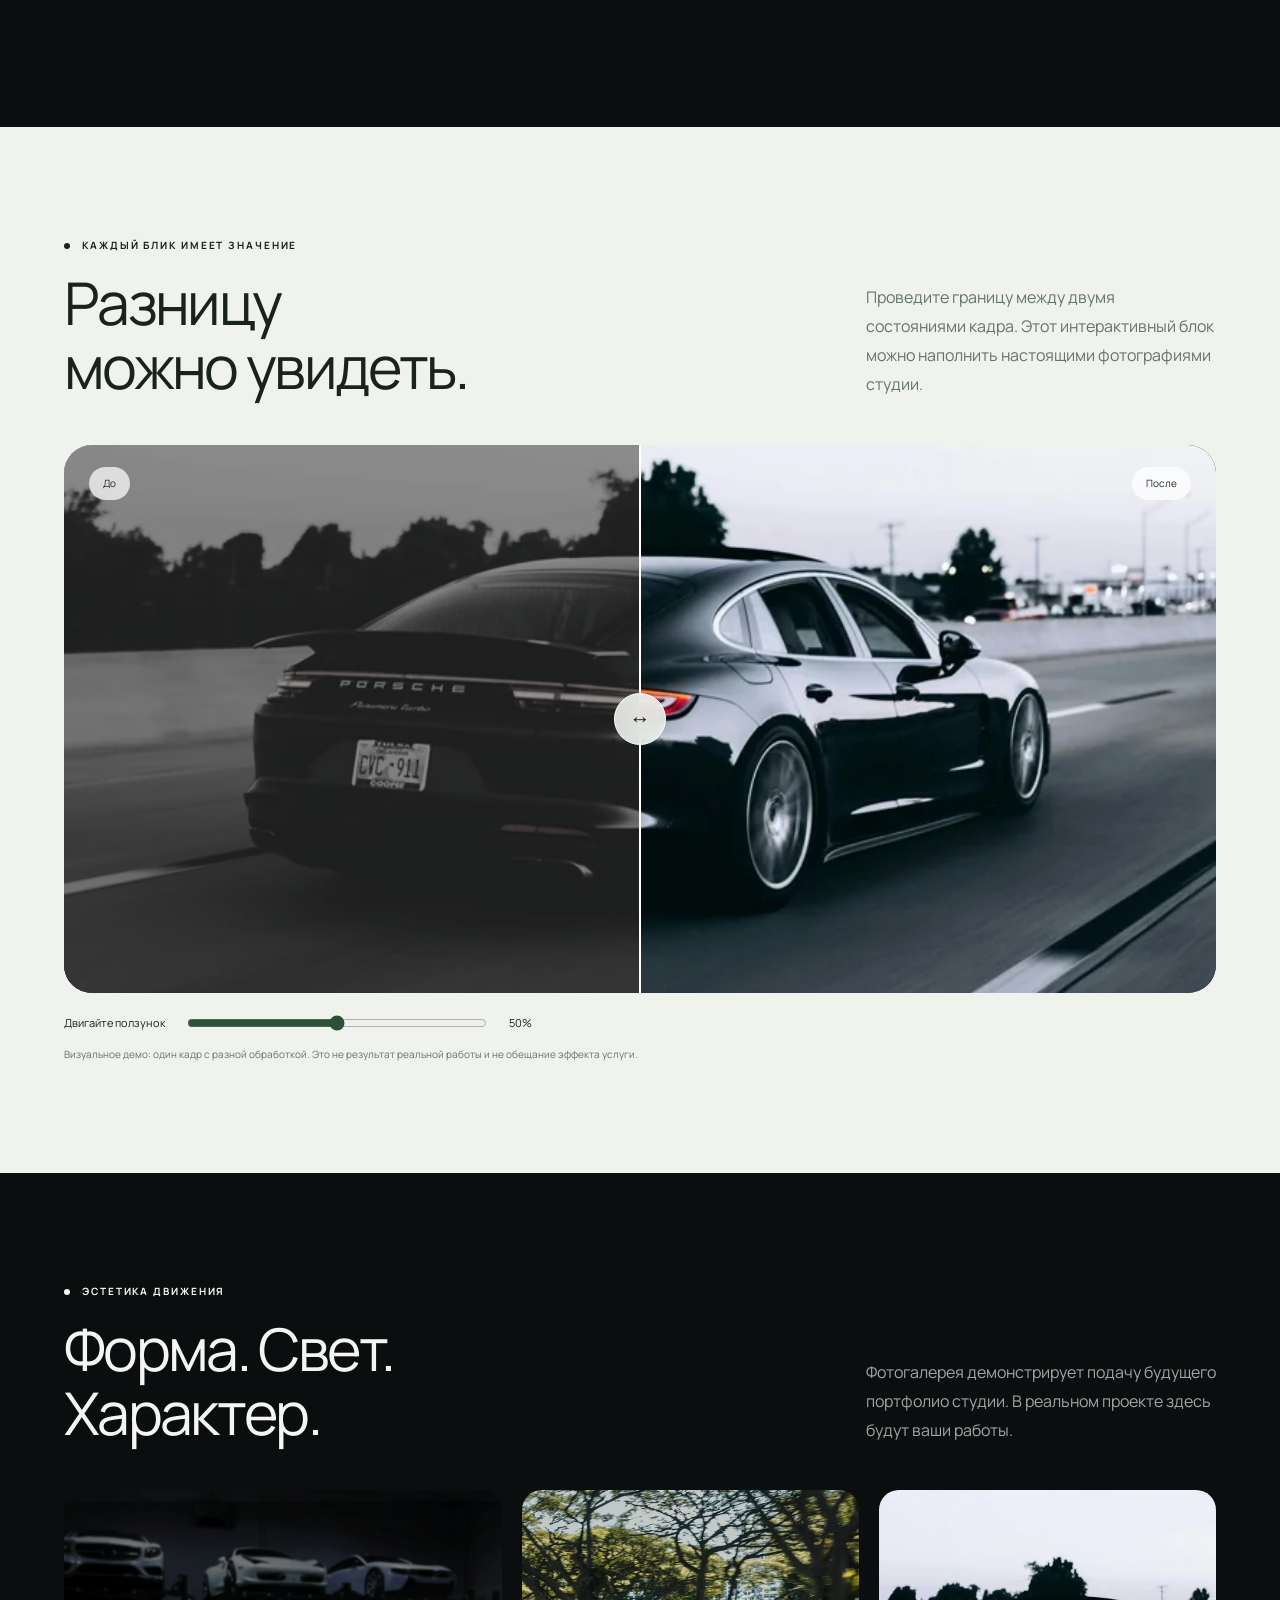
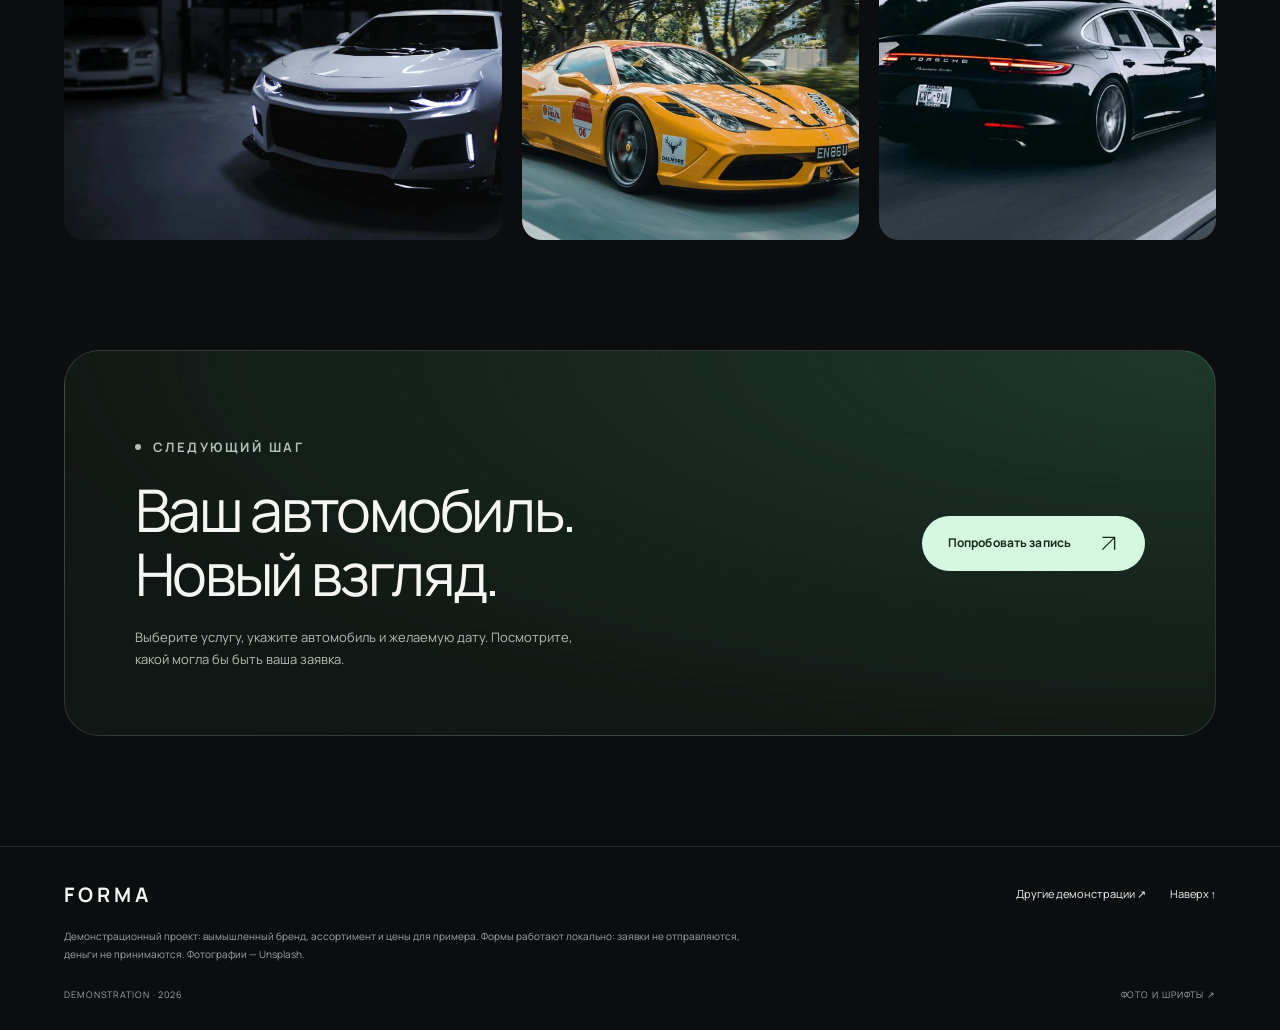
==== commit c0728fc6: "Add public URLs and sharing previews for published demos" ====
--- a/docs/detailing/index.html
+++ b/docs/detailing/index.html
@@ -12,6 +12,10 @@
 <link rel='stylesheet' href='../assets/style.css'>
 <script defer src='../assets/config.js'></script><script defer src='../assets/app.js'></script>
 <meta property='og:type' content='website'>
+<link rel='canonical' href='https://mmular449-web.github.io/ssdsdsd/detailing/'>
+<meta property='og:url' content='https://mmular449-web.github.io/ssdsdsd/detailing/'>
+<meta property='og:image' content='https://mmular449-web.github.io/ssdsdsd/previews/detailing-og.jpg'>
+<meta property='og:image:width' content='1200'><meta property='og:image:height' content='630'>
 </head>
 <body data-page='detailing'><a class='skip-link' href='#main'>Перейти к содержимому</a><div id='app'></div>
 <noscript><main style='padding:40px;font-family:sans-serif'><h1>FORMA — демо премиальной детейлинг-студии</h1><p>Включите JavaScript, чтобы открыть интерактивную демонстрацию.</p></main></noscript>
